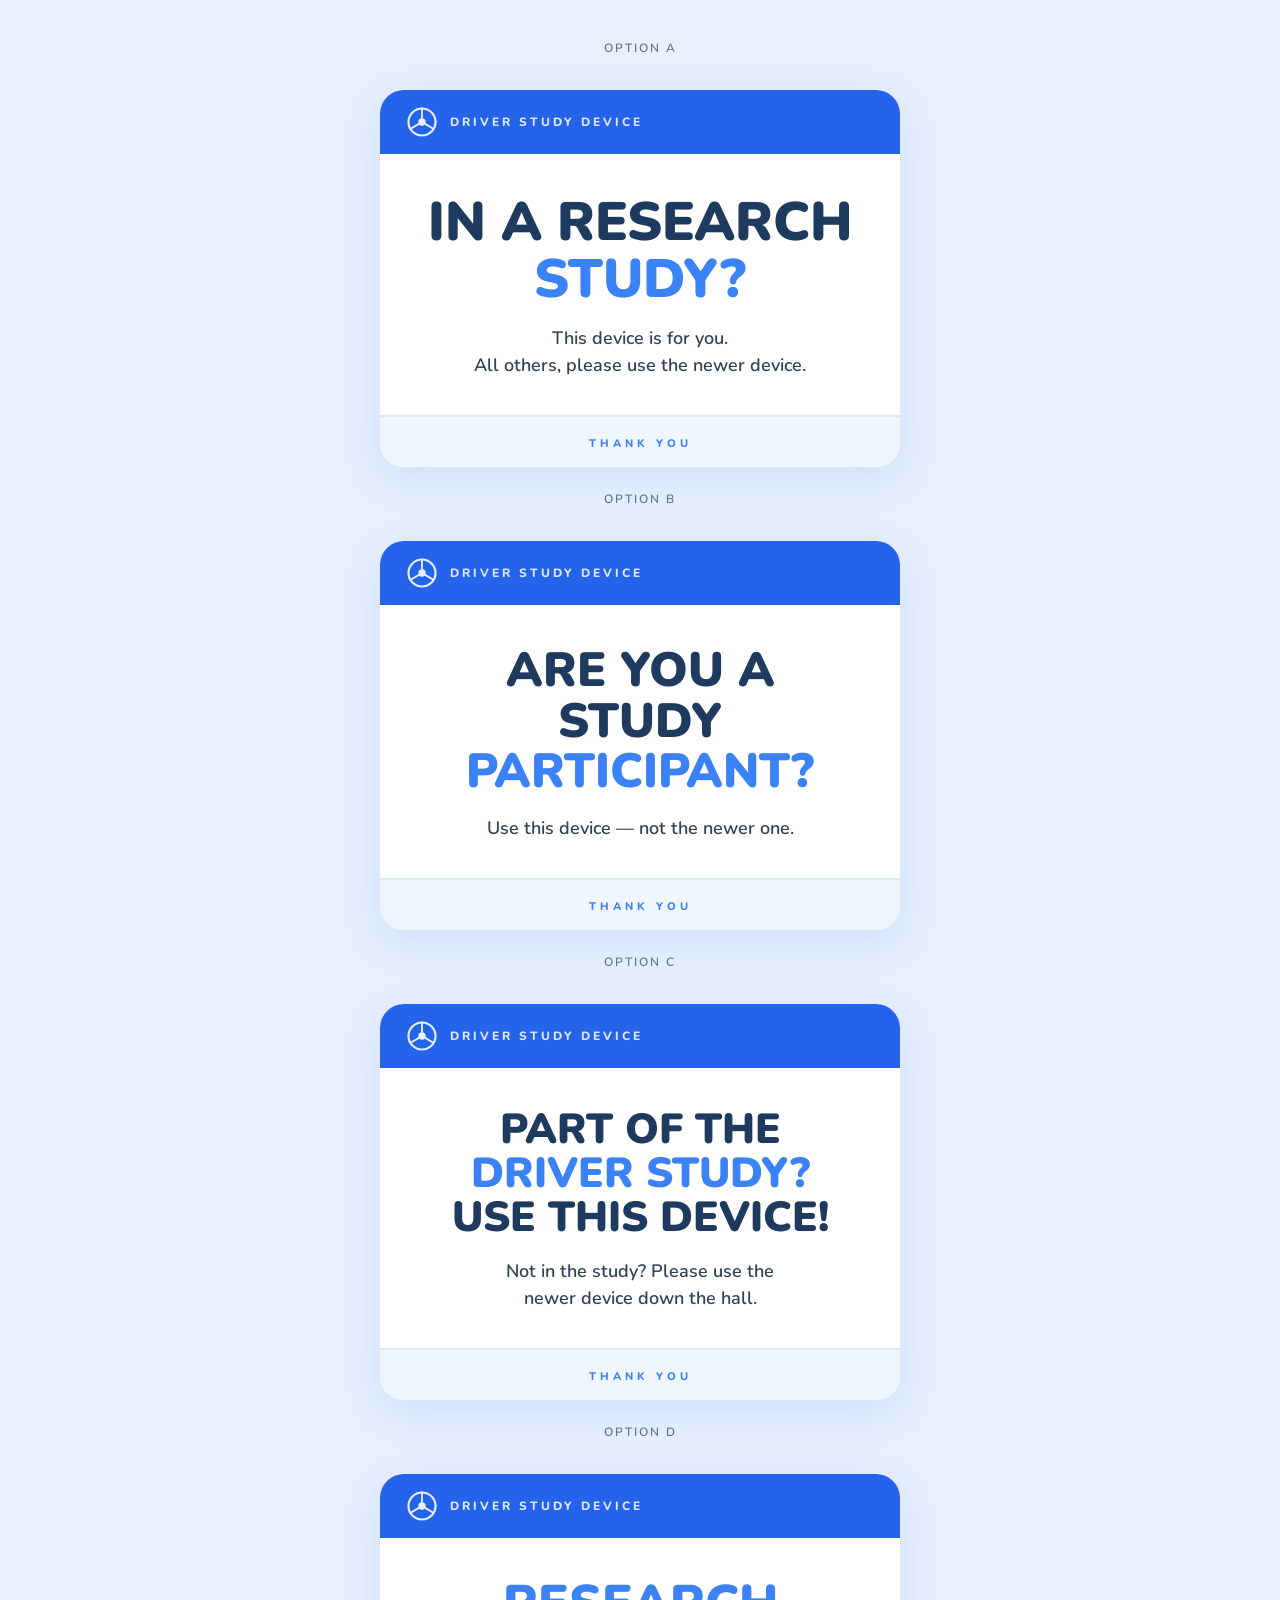
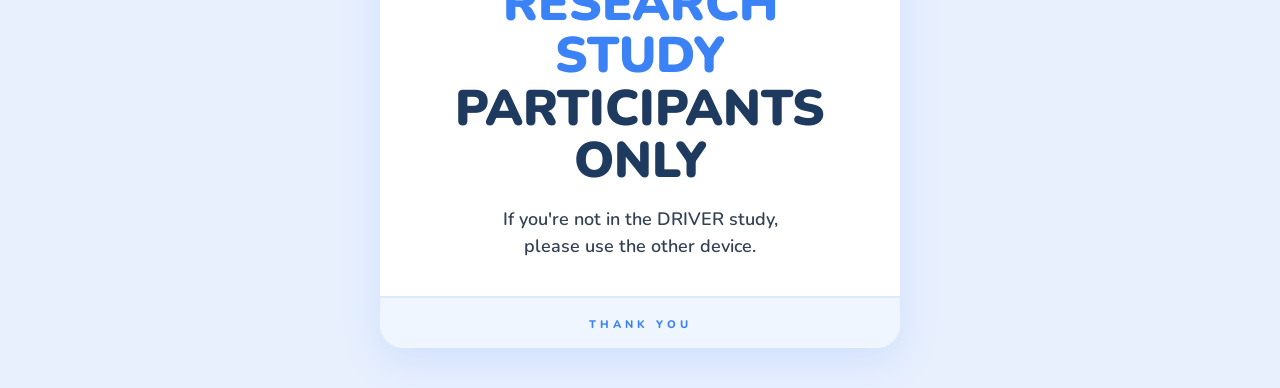
==== driver-sign-options.html @ bbe481e1 "Add sign wording options comparison page" ====
<!DOCTYPE html>
<html lang="en">
<head>
  <meta charset="UTF-8">
  <meta name="viewport" content="width=device-width, initial-scale=1.0">
  <title>Sign Wording Options</title>
  <style>
    @import url('https://fonts.googleapis.com/css2?family=Nunito:wght@400;600;800;900&display=swap');
    * { margin: 0; padding: 0; box-sizing: border-box; }
    body {
      background: #e8f0fe;
      font-family: 'Nunito', sans-serif;
      padding: 40px 30px;
      display: flex;
      flex-direction: column;
      align-items: center;
      gap: 24px;
    }
    h2 {
      color: #1e3a5f;
      font-size: 14px;
      font-weight: 800;
      letter-spacing: 3px;
      text-transform: uppercase;
      margin-bottom: 4px;
    }
    .label {
      font-size: 12px;
      color: #64748b;
      font-weight: 600;
      letter-spacing: 2px;
      text-transform: uppercase;
      margin-bottom: 10px;
    }
    .card {
      width: 520px;
      background: white;
      border-radius: 24px;
      overflow: hidden;
      box-shadow: 0 12px 40px rgba(59,130,246,0.15);
    }
    .card-header {
      background: #2563eb;
      padding: 16px 26px;
      display: flex;
      align-items: center;
      gap: 12px;
    }
    .card-header svg { width: 32px; height: 32px; opacity: 0.9; flex-shrink: 0; }
    .study-name {
      font-size: 12px;
      font-weight: 800;
      letter-spacing: 3px;
      text-transform: uppercase;
      color: rgba(255,255,255,0.85);
    }
    .card-body {
      padding: 40px 44px 36px;
      text-align: center;
    }
    h1 {
      font-weight: 900;
      color: #1e3a5f;
      line-height: 1.05;
      text-transform: uppercase;
    }
    .em { color: #3b82f6; }
    .sub {
      font-size: 18px;
      color: #334155;
      font-weight: 600;
      line-height: 1.5;
      margin-top: 18px;
    }
    .card-footer {
      background: #eff6ff;
      border-top: 2px solid #dbeafe;
      padding: 14px 26px;
      text-align: center;
    }
    .thank-you {
      font-size: 11px;
      font-weight: 800;
      letter-spacing: 4px;
      text-transform: uppercase;
      color: #3b82f6;
    }

    /* Size variants */
    .sz-a h1 { font-size: 54px; }
    .sz-b h1 { font-size: 48px; }
    .sz-c h1 { font-size: 42px; }
    .sz-d h1 { font-size: 50px; }
  </style>
</head>
<body>

  <div class="label">Option A</div>
  <div class="card sz-a">
    <div class="card-header">
      <svg viewBox="0 0 52 52" fill="none">
        <circle cx="26" cy="26" r="22" stroke="white" stroke-width="3.5" fill="none"/>
        <circle cx="26" cy="26" r="6" fill="white"/>
        <line x1="26" y1="4" x2="26" y2="20" stroke="white" stroke-width="3" stroke-linecap="round"/>
        <line x1="7.5" y1="37" x2="21" y2="29" stroke="white" stroke-width="3" stroke-linecap="round"/>
        <line x1="44.5" y1="37" x2="31" y2="29" stroke="white" stroke-width="3" stroke-linecap="round"/>
      </svg>
      <span class="study-name">DRIVER Study Device</span>
    </div>
    <div class="card-body">
      <h1>In a research<br><span class="em">study?</span></h1>
      <p class="sub">This device is for you.<br>All others, please use the newer device.</p>
    </div>
    <div class="card-footer"><span class="thank-you">Thank you</span></div>
  </div>

  <div class="label">Option B</div>
  <div class="card sz-b">
    <div class="card-header">
      <svg viewBox="0 0 52 52" fill="none">
        <circle cx="26" cy="26" r="22" stroke="white" stroke-width="3.5" fill="none"/>
        <circle cx="26" cy="26" r="6" fill="white"/>
        <line x1="26" y1="4" x2="26" y2="20" stroke="white" stroke-width="3" stroke-linecap="round"/>
        <line x1="7.5" y1="37" x2="21" y2="29" stroke="white" stroke-width="3" stroke-linecap="round"/>
        <line x1="44.5" y1="37" x2="31" y2="29" stroke="white" stroke-width="3" stroke-linecap="round"/>
      </svg>
      <span class="study-name">DRIVER Study Device</span>
    </div>
    <div class="card-body">
      <h1>Are you a<br>study<br><span class="em">participant?</span></h1>
      <p class="sub">Use this device — not the newer one.</p>
    </div>
    <div class="card-footer"><span class="thank-you">Thank you</span></div>
  </div>

  <div class="label">Option C</div>
  <div class="card sz-c">
    <div class="card-header">
      <svg viewBox="0 0 52 52" fill="none">
        <circle cx="26" cy="26" r="22" stroke="white" stroke-width="3.5" fill="none"/>
        <circle cx="26" cy="26" r="6" fill="white"/>
        <line x1="26" y1="4" x2="26" y2="20" stroke="white" stroke-width="3" stroke-linecap="round"/>
        <line x1="7.5" y1="37" x2="21" y2="29" stroke="white" stroke-width="3" stroke-linecap="round"/>
        <line x1="44.5" y1="37" x2="31" y2="29" stroke="white" stroke-width="3" stroke-linecap="round"/>
      </svg>
      <span class="study-name">DRIVER Study Device</span>
    </div>
    <div class="card-body">
      <h1>Part of the<br><span class="em">DRIVER study?</span><br>Use this device!</h1>
      <p class="sub">Not in the study? Please use the<br>newer device down the hall.</p>
    </div>
    <div class="card-footer"><span class="thank-you">Thank you</span></div>
  </div>

  <div class="label">Option D</div>
  <div class="card sz-d">
    <div class="card-header">
      <svg viewBox="0 0 52 52" fill="none">
        <circle cx="26" cy="26" r="22" stroke="white" stroke-width="3.5" fill="none"/>
        <circle cx="26" cy="26" r="6" fill="white"/>
        <line x1="26" y1="4" x2="26" y2="20" stroke="white" stroke-width="3" stroke-linecap="round"/>
        <line x1="7.5" y1="37" x2="21" y2="29" stroke="white" stroke-width="3" stroke-linecap="round"/>
        <line x1="44.5" y1="37" x2="31" y2="29" stroke="white" stroke-width="3" stroke-linecap="round"/>
      </svg>
      <span class="study-name">DRIVER Study Device</span>
    </div>
    <div class="card-body">
      <h1><span class="em">Research study</span><br>participants only</h1>
      <p class="sub">If you're not in the DRIVER study,<br>please use the other device.</p>
    </div>
    <div class="card-footer"><span class="thank-you">Thank you</span></div>
  </div>

</body>
</html>
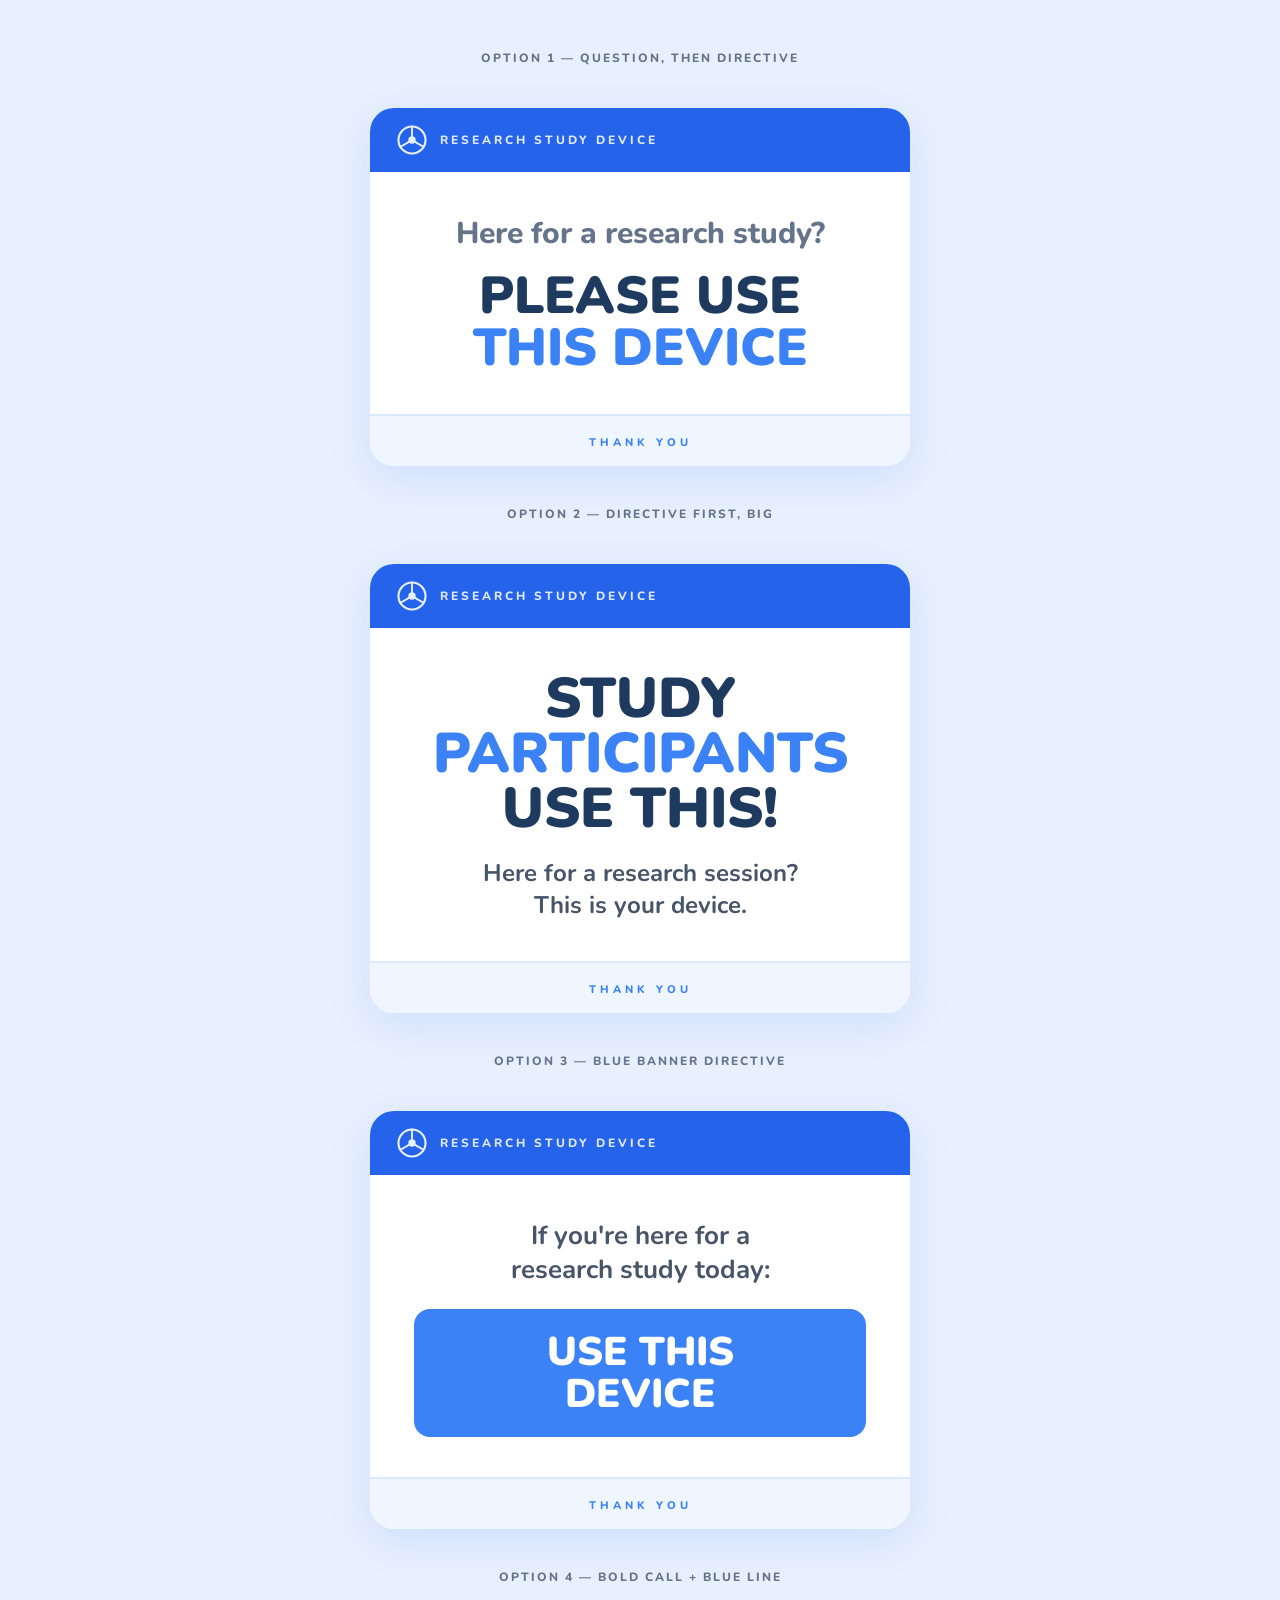
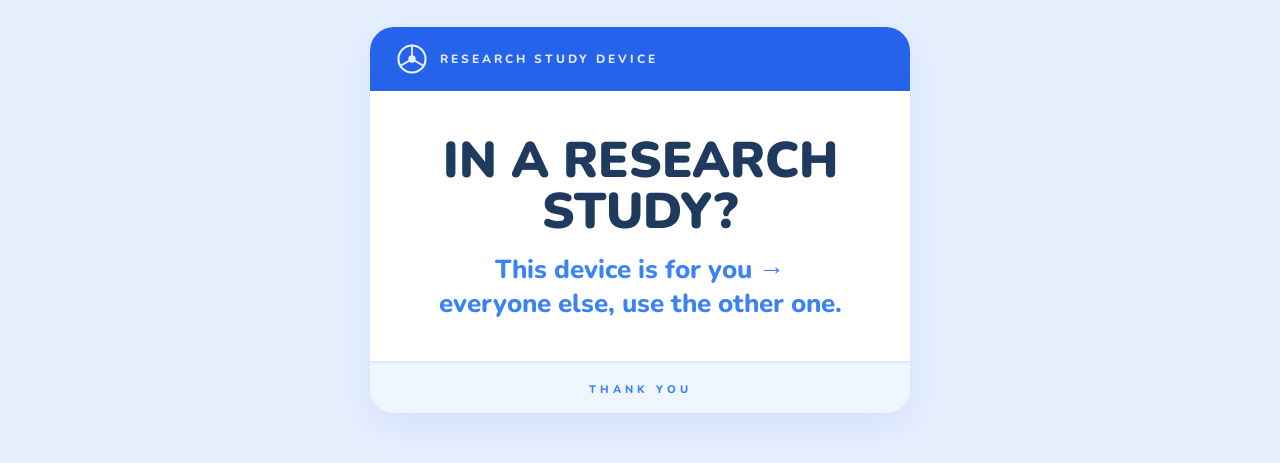
==== commit e9e120ea: "Fresh sign wording options — self-identify by research session, bigger directive text" ====
--- a/driver-sign-options.html
+++ b/driver-sign-options.html
@@ -3,37 +3,25 @@
 <head>
   <meta charset="UTF-8">
   <meta name="viewport" content="width=device-width, initial-scale=1.0">
-  <title>Sign Wording Options</title>
+  <title>Sign Options — Fresh</title>
   <style>
-    @import url('https://fonts.googleapis.com/css2?family=Nunito:wght@400;600;800;900&display=swap');
+    @import url('https://fonts.googleapis.com/css2?family=Nunito:wght@400;600;700;800;900&display=swap');
     * { margin: 0; padding: 0; box-sizing: border-box; }
     body {
       background: #e8f0fe;
       font-family: 'Nunito', sans-serif;
-      padding: 40px 30px;
+      padding: 50px 30px;
       display: flex;
       flex-direction: column;
       align-items: center;
-      gap: 24px;
-    }
-    h2 {
-      color: #1e3a5f;
-      font-size: 14px;
-      font-weight: 800;
-      letter-spacing: 3px;
-      text-transform: uppercase;
-      margin-bottom: 4px;
+      gap: 40px;
     }
     .label {
-      font-size: 12px;
-      color: #64748b;
-      font-weight: 600;
-      letter-spacing: 2px;
-      text-transform: uppercase;
-      margin-bottom: 10px;
+      font-size: 12px; color: #64748b; font-weight: 800;
+      letter-spacing: 2px; text-transform: uppercase; margin-bottom: 2px;
     }
     .card {
-      width: 520px;
+      width: 540px;
       background: white;
       border-radius: 24px;
       overflow: hidden;
@@ -42,131 +30,118 @@
     .card-header {
       background: #2563eb;
       padding: 16px 26px;
-      display: flex;
-      align-items: center;
-      gap: 12px;
+      display: flex; align-items: center; gap: 12px;
     }
     .card-header svg { width: 32px; height: 32px; opacity: 0.9; flex-shrink: 0; }
     .study-name {
-      font-size: 12px;
-      font-weight: 800;
-      letter-spacing: 3px;
-      text-transform: uppercase;
-      color: rgba(255,255,255,0.85);
+      font-size: 12px; font-weight: 800; letter-spacing: 3px;
+      text-transform: uppercase; color: rgba(255,255,255,0.85);
     }
-    .card-body {
-      padding: 40px 44px 36px;
-      text-align: center;
-    }
-    h1 {
-      font-weight: 900;
-      color: #1e3a5f;
-      line-height: 1.05;
-      text-transform: uppercase;
-    }
+    .card-body { padding: 44px 44px 40px; text-align: center; }
     .em { color: #3b82f6; }
-    .sub {
-      font-size: 18px;
-      color: #334155;
-      font-weight: 600;
-      line-height: 1.5;
-      margin-top: 18px;
-    }
     .card-footer {
-      background: #eff6ff;
-      border-top: 2px solid #dbeafe;
-      padding: 14px 26px;
-      text-align: center;
+      background: #eff6ff; border-top: 2px solid #dbeafe;
+      padding: 14px 26px; text-align: center;
     }
     .thank-you {
-      font-size: 11px;
-      font-weight: 800;
-      letter-spacing: 4px;
-      text-transform: uppercase;
-      color: #3b82f6;
+      font-size: 11px; font-weight: 800; letter-spacing: 4px;
+      text-transform: uppercase; color: #3b82f6;
     }
 
-    /* Size variants */
-    .sz-a h1 { font-size: 54px; }
-    .sz-b h1 { font-size: 48px; }
-    .sz-c h1 { font-size: 42px; }
-    .sz-d h1 { font-size: 50px; }
+    /* ---- Option 1: Big question + big directive ---- */
+    .o1 .q {
+      font-size: 30px; font-weight: 800; color: #64748b;
+      line-height: 1.2; margin-bottom: 18px;
+    }
+    .o1 .big {
+      font-size: 52px; font-weight: 900; color: #1e3a5f;
+      line-height: 1.0; text-transform: uppercase;
+    }
+
+    /* ---- Option 2: Directive first, huge ---- */
+    .o2 .big {
+      font-size: 56px; font-weight: 900; color: #1e3a5f;
+      line-height: 0.98; text-transform: uppercase; margin-bottom: 20px;
+    }
+    .o2 .note {
+      font-size: 24px; font-weight: 700; color: #475569; line-height: 1.35;
+    }
+
+    /* ---- Option 3: Banner directive ---- */
+    .o3 .lead {
+      font-size: 26px; font-weight: 700; color: #475569;
+      line-height: 1.3; margin-bottom: 22px;
+    }
+    .o3 .banner {
+      background: #3b82f6; color: white;
+      font-size: 40px; font-weight: 900; text-transform: uppercase;
+      padding: 22px 16px; border-radius: 16px; line-height: 1.05;
+    }
+
+    /* ---- Option 4: Checkmark style ---- */
+    .o4 .big {
+      font-size: 50px; font-weight: 900; color: #1e3a5f;
+      line-height: 1.02; text-transform: uppercase; margin-bottom: 16px;
+    }
+    .o4 .sub {
+      font-size: 26px; font-weight: 800; color: #3b82f6; line-height: 1.3;
+    }
   </style>
 </head>
 <body>
 
-  <div class="label">Option A</div>
-  <div class="card sz-a">
+  <!-- OPTION 1 -->
+  <div class="label">Option 1 — Question, then directive</div>
+  <div class="card o1">
     <div class="card-header">
-      <svg viewBox="0 0 52 52" fill="none">
-        <circle cx="26" cy="26" r="22" stroke="white" stroke-width="3.5" fill="none"/>
-        <circle cx="26" cy="26" r="6" fill="white"/>
-        <line x1="26" y1="4" x2="26" y2="20" stroke="white" stroke-width="3" stroke-linecap="round"/>
-        <line x1="7.5" y1="37" x2="21" y2="29" stroke="white" stroke-width="3" stroke-linecap="round"/>
-        <line x1="44.5" y1="37" x2="31" y2="29" stroke="white" stroke-width="3" stroke-linecap="round"/>
-      </svg>
-      <span class="study-name">DRIVER Study Device</span>
+      <svg viewBox="0 0 52 52" fill="none"><circle cx="26" cy="26" r="22" stroke="white" stroke-width="3.5" fill="none"/><circle cx="26" cy="26" r="6" fill="white"/><line x1="26" y1="4" x2="26" y2="20" stroke="white" stroke-width="3" stroke-linecap="round"/><line x1="7.5" y1="37" x2="21" y2="29" stroke="white" stroke-width="3" stroke-linecap="round"/><line x1="44.5" y1="37" x2="31" y2="29" stroke="white" stroke-width="3" stroke-linecap="round"/></svg>
+      <span class="study-name">Research Study Device</span>
     </div>
     <div class="card-body">
-      <h1>In a research<br><span class="em">study?</span></h1>
-      <p class="sub">This device is for you.<br>All others, please use the newer device.</p>
+      <div class="q">Here for a research study?</div>
+      <div class="big">Please use<br><span class="em">this device</span></div>
     </div>
     <div class="card-footer"><span class="thank-you">Thank you</span></div>
   </div>
 
-  <div class="label">Option B</div>
-  <div class="card sz-b">
+  <!-- OPTION 2 -->
+  <div class="label">Option 2 — Directive first, big</div>
+  <div class="card o2">
     <div class="card-header">
-      <svg viewBox="0 0 52 52" fill="none">
-        <circle cx="26" cy="26" r="22" stroke="white" stroke-width="3.5" fill="none"/>
-        <circle cx="26" cy="26" r="6" fill="white"/>
-        <line x1="26" y1="4" x2="26" y2="20" stroke="white" stroke-width="3" stroke-linecap="round"/>
-        <line x1="7.5" y1="37" x2="21" y2="29" stroke="white" stroke-width="3" stroke-linecap="round"/>
-        <line x1="44.5" y1="37" x2="31" y2="29" stroke="white" stroke-width="3" stroke-linecap="round"/>
-      </svg>
-      <span class="study-name">DRIVER Study Device</span>
+      <svg viewBox="0 0 52 52" fill="none"><circle cx="26" cy="26" r="22" stroke="white" stroke-width="3.5" fill="none"/><circle cx="26" cy="26" r="6" fill="white"/><line x1="26" y1="4" x2="26" y2="20" stroke="white" stroke-width="3" stroke-linecap="round"/><line x1="7.5" y1="37" x2="21" y2="29" stroke="white" stroke-width="3" stroke-linecap="round"/><line x1="44.5" y1="37" x2="31" y2="29" stroke="white" stroke-width="3" stroke-linecap="round"/></svg>
+      <span class="study-name">Research Study Device</span>
     </div>
     <div class="card-body">
-      <h1>Are you a<br>study<br><span class="em">participant?</span></h1>
-      <p class="sub">Use this device — not the newer one.</p>
+      <div class="big">Study<br><span class="em">participants</span><br>use this!</div>
+      <div class="note">Here for a research session?<br>This is your device.</div>
     </div>
     <div class="card-footer"><span class="thank-you">Thank you</span></div>
   </div>
 
-  <div class="label">Option C</div>
-  <div class="card sz-c">
+  <!-- OPTION 3 -->
+  <div class="label">Option 3 — Blue banner directive</div>
+  <div class="card o3">
     <div class="card-header">
-      <svg viewBox="0 0 52 52" fill="none">
-        <circle cx="26" cy="26" r="22" stroke="white" stroke-width="3.5" fill="none"/>
-        <circle cx="26" cy="26" r="6" fill="white"/>
-        <line x1="26" y1="4" x2="26" y2="20" stroke="white" stroke-width="3" stroke-linecap="round"/>
-        <line x1="7.5" y1="37" x2="21" y2="29" stroke="white" stroke-width="3" stroke-linecap="round"/>
-        <line x1="44.5" y1="37" x2="31" y2="29" stroke="white" stroke-width="3" stroke-linecap="round"/>
-      </svg>
-      <span class="study-name">DRIVER Study Device</span>
+      <svg viewBox="0 0 52 52" fill="none"><circle cx="26" cy="26" r="22" stroke="white" stroke-width="3.5" fill="none"/><circle cx="26" cy="26" r="6" fill="white"/><line x1="26" y1="4" x2="26" y2="20" stroke="white" stroke-width="3" stroke-linecap="round"/><line x1="7.5" y1="37" x2="21" y2="29" stroke="white" stroke-width="3" stroke-linecap="round"/><line x1="44.5" y1="37" x2="31" y2="29" stroke="white" stroke-width="3" stroke-linecap="round"/></svg>
+      <span class="study-name">Research Study Device</span>
     </div>
     <div class="card-body">
-      <h1>Part of the<br><span class="em">DRIVER study?</span><br>Use this device!</h1>
-      <p class="sub">Not in the study? Please use the<br>newer device down the hall.</p>
+      <div class="lead">If you're here for a<br>research study today:</div>
+      <div class="banner">Use this<br>device</div>
     </div>
     <div class="card-footer"><span class="thank-you">Thank you</span></div>
   </div>
 
-  <div class="label">Option D</div>
-  <div class="card sz-d">
+  <!-- OPTION 4 -->
+  <div class="label">Option 4 — Bold call + blue line</div>
+  <div class="card o4">
     <div class="card-header">
-      <svg viewBox="0 0 52 52" fill="none">
-        <circle cx="26" cy="26" r="22" stroke="white" stroke-width="3.5" fill="none"/>
-        <circle cx="26" cy="26" r="6" fill="white"/>
-        <line x1="26" y1="4" x2="26" y2="20" stroke="white" stroke-width="3" stroke-linecap="round"/>
-        <line x1="7.5" y1="37" x2="21" y2="29" stroke="white" stroke-width="3" stroke-linecap="round"/>
-        <line x1="44.5" y1="37" x2="31" y2="29" stroke="white" stroke-width="3" stroke-linecap="round"/>
-      </svg>
-      <span class="study-name">DRIVER Study Device</span>
+      <svg viewBox="0 0 52 52" fill="none"><circle cx="26" cy="26" r="22" stroke="white" stroke-width="3.5" fill="none"/><circle cx="26" cy="26" r="6" fill="white"/><line x1="26" y1="4" x2="26" y2="20" stroke="white" stroke-width="3" stroke-linecap="round"/><line x1="7.5" y1="37" x2="21" y2="29" stroke="white" stroke-width="3" stroke-linecap="round"/><line x1="44.5" y1="37" x2="31" y2="29" stroke="white" stroke-width="3" stroke-linecap="round"/></svg>
+      <span class="study-name">Research Study Device</span>
     </div>
     <div class="card-body">
-      <h1><span class="em">Research study</span><br>participants only</h1>
-      <p class="sub">If you're not in the DRIVER study,<br>please use the other device.</p>
+      <div class="big">In a research<br>study?</div>
+      <div class="sub">This device is for you →<br>everyone else, use the other one.</div>
     </div>
     <div class="card-footer"><span class="thank-you">Thank you</span></div>
   </div>
